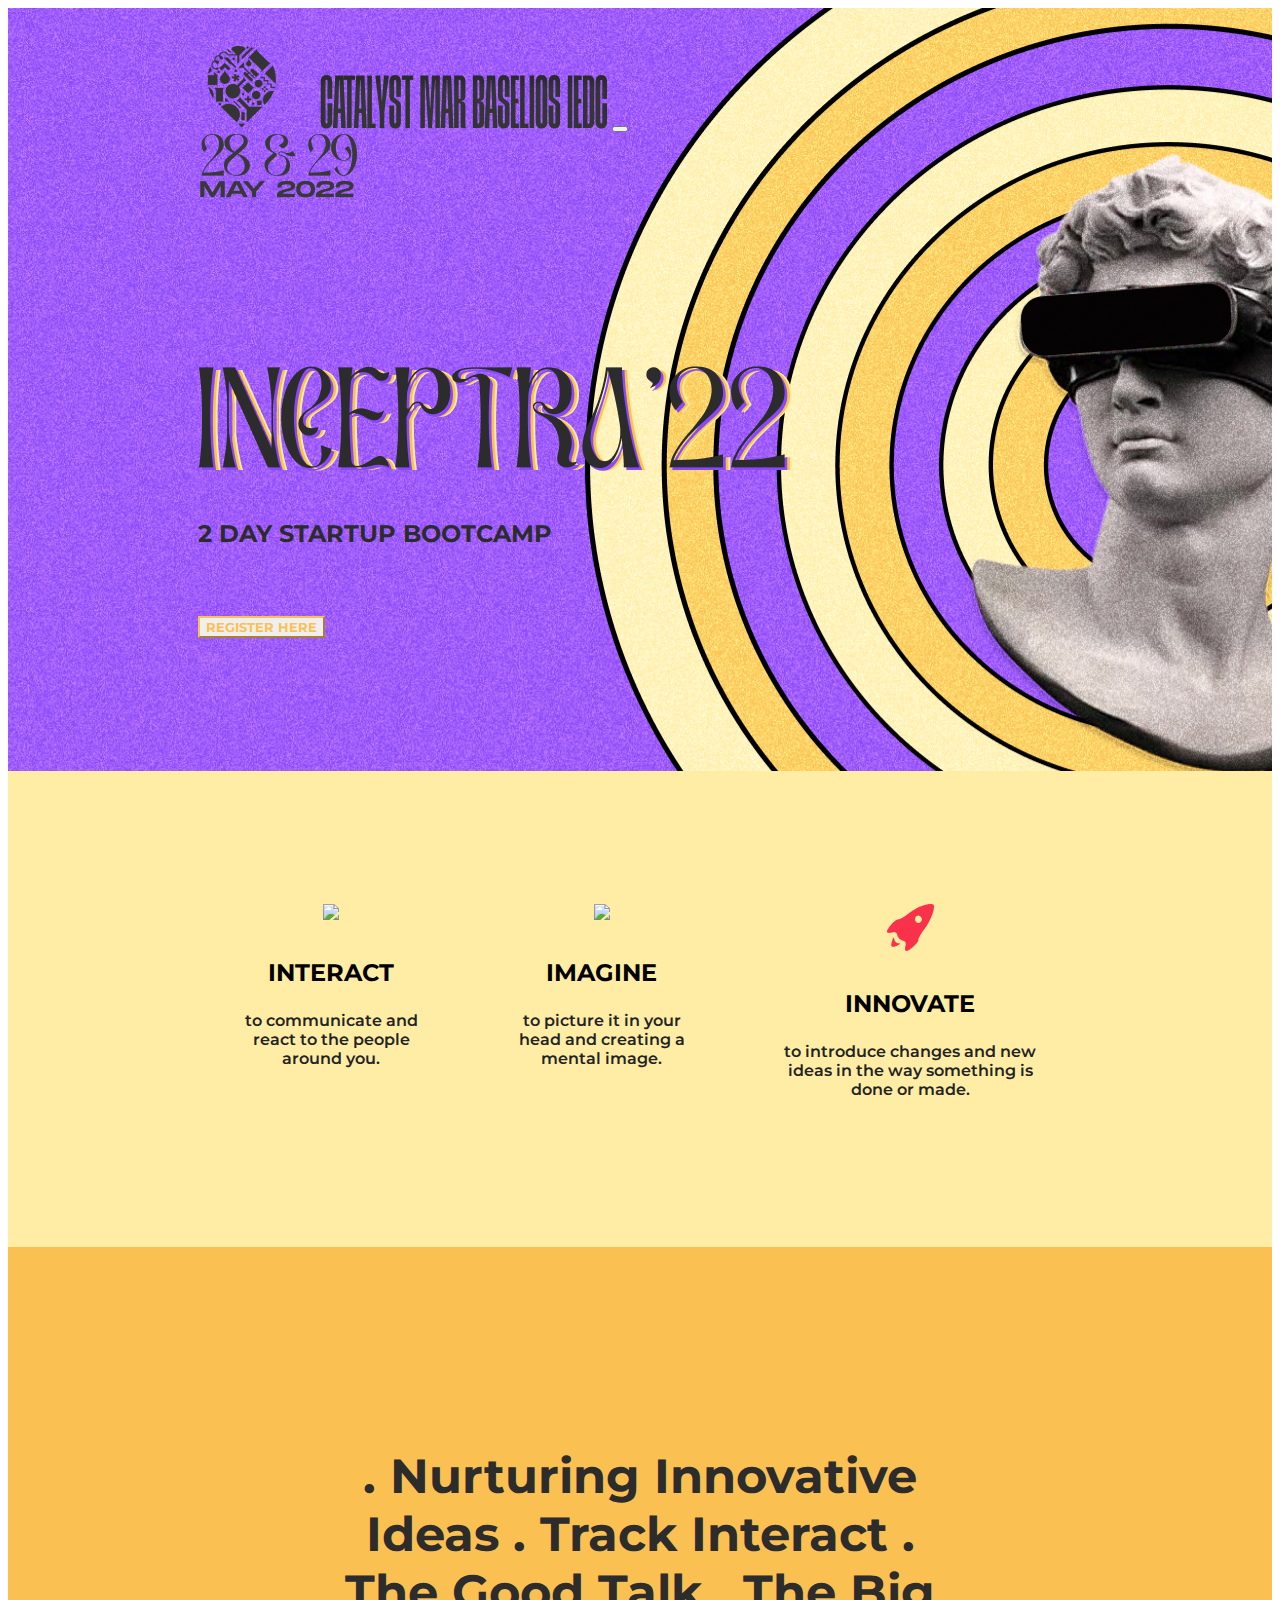
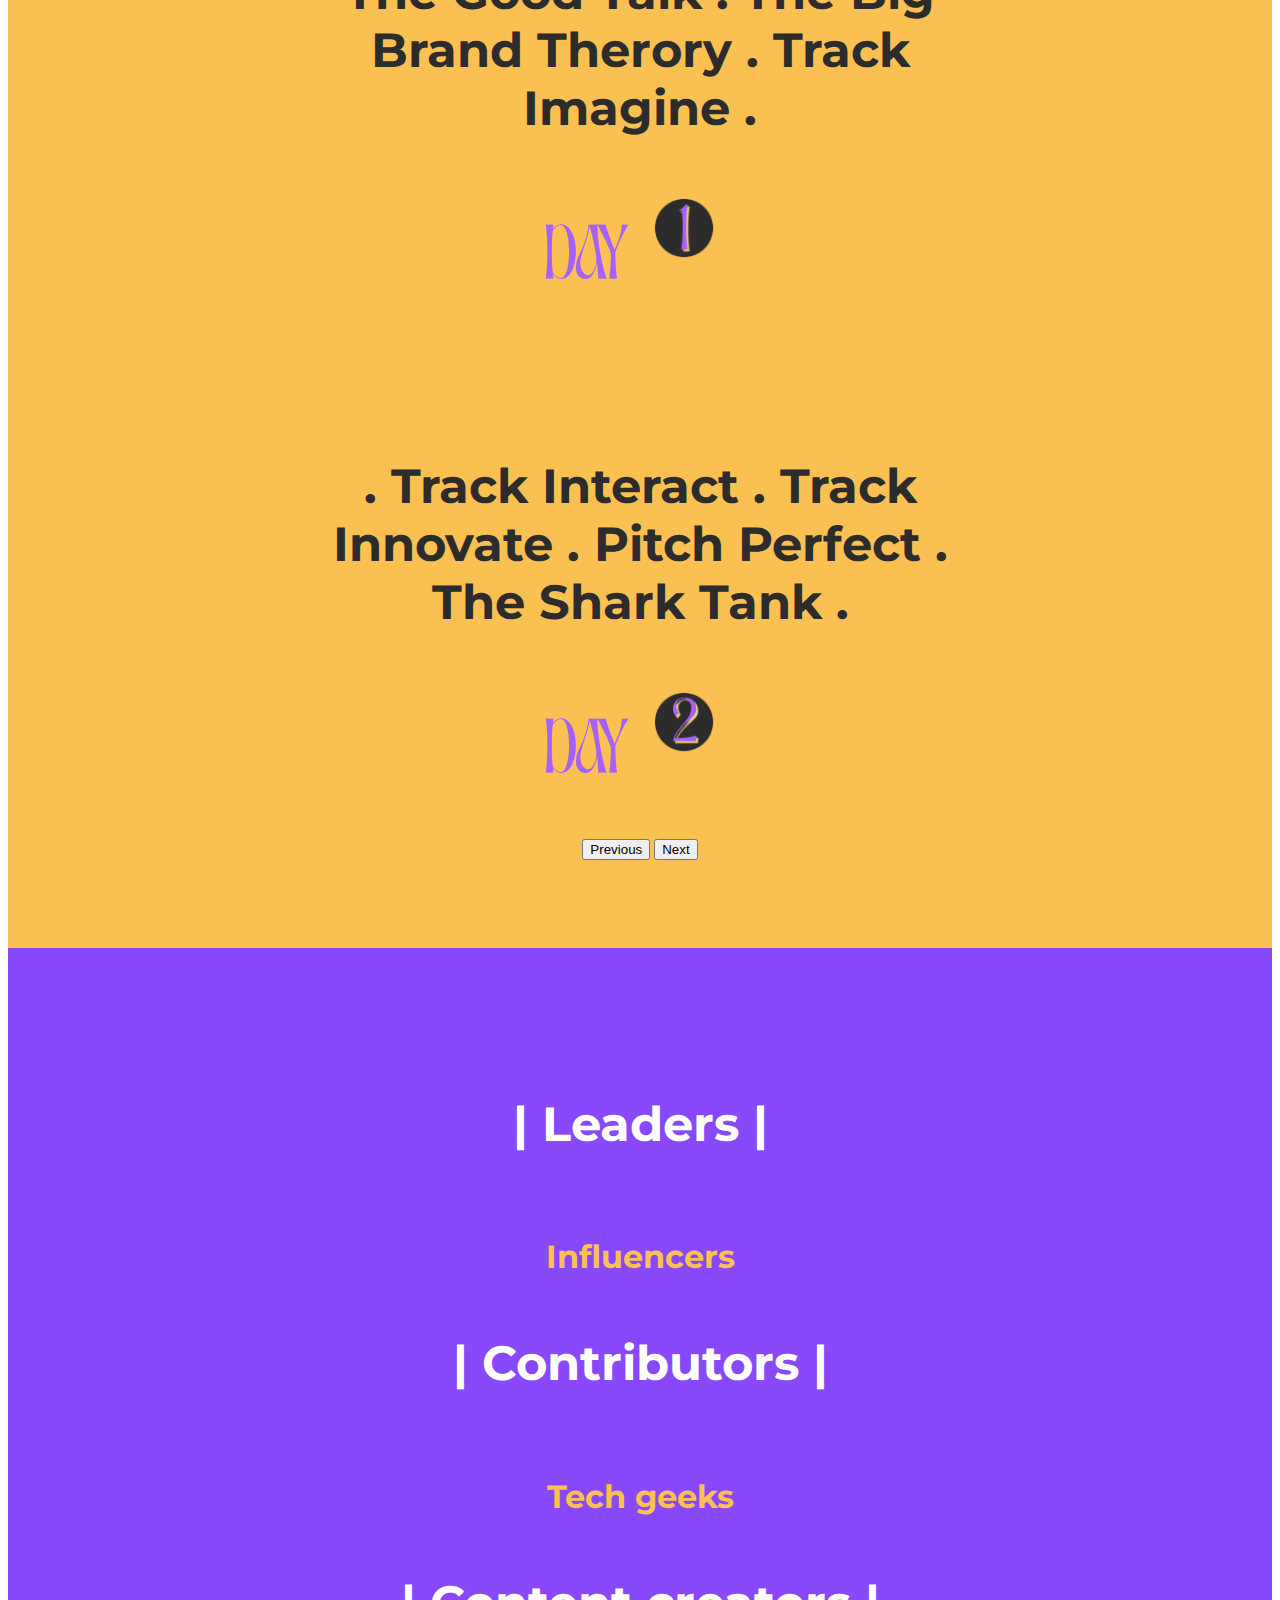
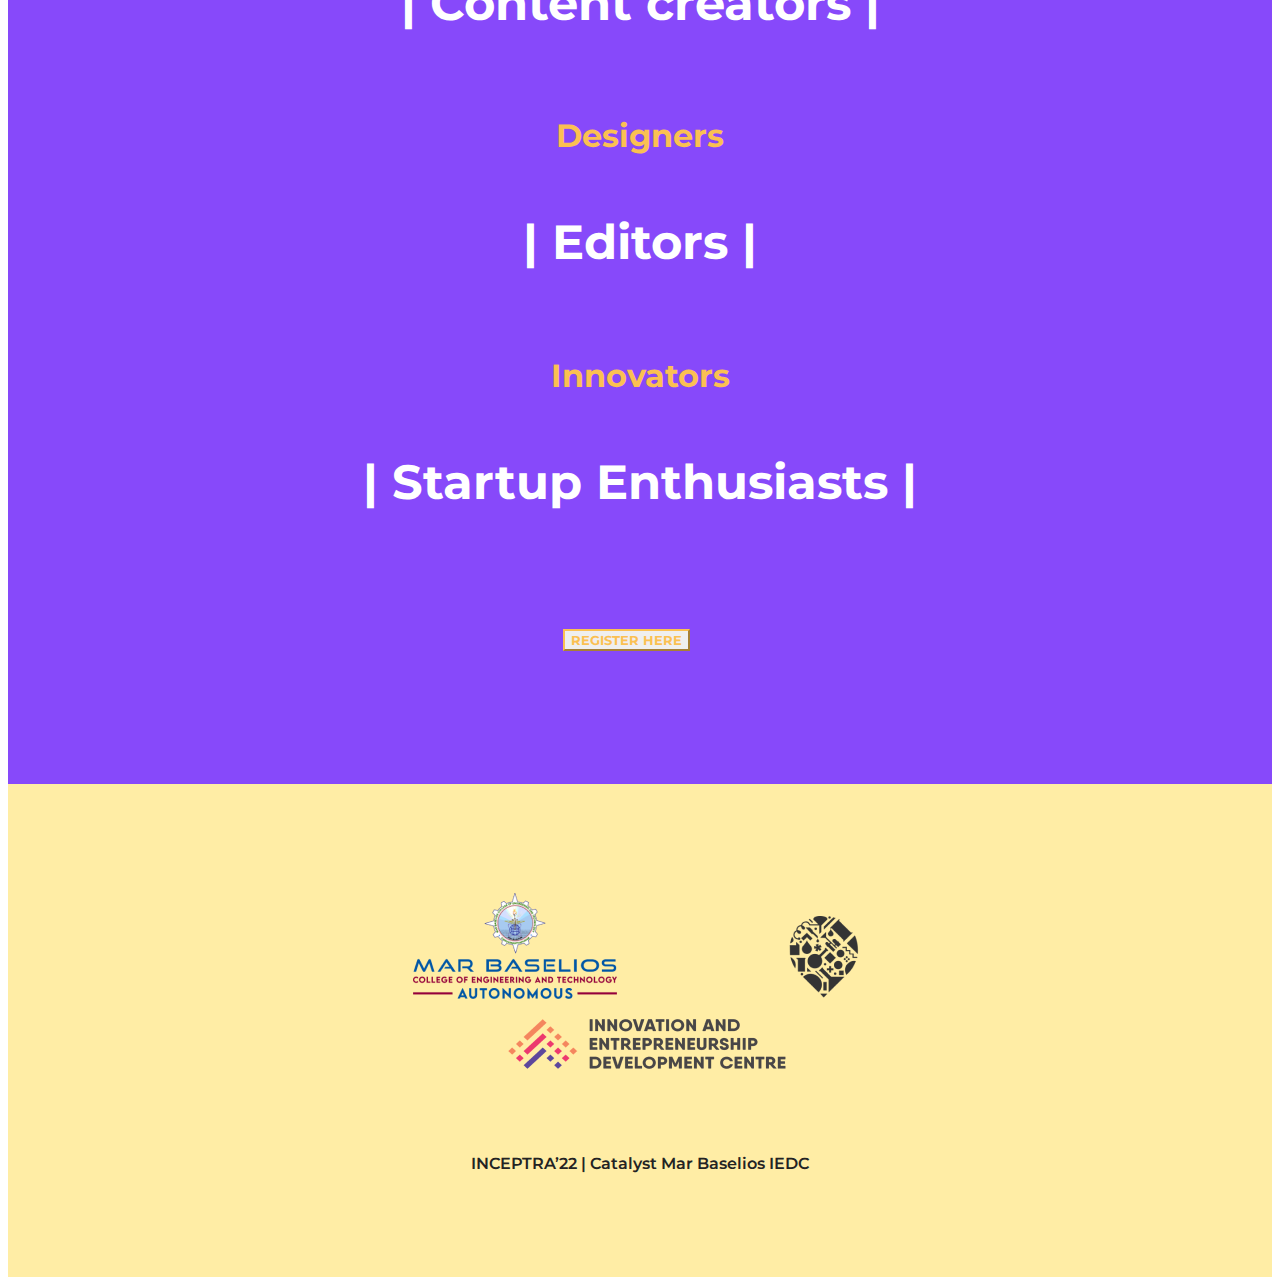
==== index.html @ f1e38896 "Restructured" ====
<!DOCTYPE html>
<html>

<head>
  <meta charset="utf-8">
  <title>Inceptra 2022</title>
  <link href="https://cdn.jsdelivr.net/npm/bootstrap@5.1.0/dist/css/bootstrap.min.css" rel="stylesheet" integrity="sha384-KyZXEAg3QhqLMpG8r+8fhAXLRk2vvoC2f3B09zVXn8CA5QIVfZOJ3BCsw2P0p/We" crossorigin="anonymous">
  <link rel="stylesheet" href="css/styles.css">
  <script src="https://cdn.jsdelivr.net/npm/bootstrap@5.1.0/dist/js/bootstrap.bundle.min.js" integrity="sha384-U1DAWAznBHeqEIlVSCgzq+c9gqGAJn5c/t99JyeKa9xxaYpSvHU5awsuZVVFIhvj" crossorigin="anonymous"></script>
  <script src="https://cdn.jsdelivr.net/npm/@popperjs/core@2.9.3/dist/umd/popper.min.js" integrity="sha384-eMNCOe7tC1doHpGoWe/6oMVemdAVTMs2xqW4mwXrXsW0L84Iytr2wi5v2QjrP/xp" crossorigin="anonymous"></script>
  <script src="https://cdn.jsdelivr.net/npm/bootstrap@5.1.0/dist/js/bootstrap.min.js" integrity="sha384-cn7l7gDp0eyniUwwAZgrzD06kc/tftFf19TOAs2zVinnD/C7E91j9yyk5//jjpt/" crossorigin="anonymous"></script>
  <link rel="preconnect" href="https://fonts.googleapis.com">
<link rel="preconnect" href="https://fonts.gstatic.com" crossorigin>
<link href="https://fonts.googleapis.com/css2?family=Montserrat:ital,wght@0,100;0,200;0,300;0,400;0,500;0,600;0,700;0,800;0,900;1,100;1,200;1,300;1,400;1,500;1,600;1,700;1,800;1,900&family=Ubuntu:ital,wght@0,300;0,400;0,500;0,700;1,300;1,400;1,500;1,700&display=swap" rel="stylesheet">
</head>

<body>
<div class="bg">
  
  <section id="title">
    <div class="container-fluid">

    <!-- Nav Bar -->

    <nav class="navbar navbar-expand-lg navbar-dark">
      
    <div class="collapse navbar-collapse" id="navbarSupportedContent">
      <a class="navbar-nav ml-auto">
        <img src="images/Catalyst-IEDC-white 2.png" alt="">
      </a>
      <a class="navbar-brand" ><img src="images/catalyst (2).png"></a>
       <button class="navbar-toggler" type="button" data-toggle="collapse" data-target="#navbarSupportedContent" aria-controls="navbarSupportedContent" aria-expanded="false" aria-label="Toggle navigation">
      <span class="navbar-toggler-icon"></span>
    </button>
   </div>
   <img src="images/Group 181553.png" alt="">
  </nav>


    <!-- Title -->

    <div class="row">
      <div class="col-lg-5">
        <img class="inceptra" src="images/INCEPTRA’22.png" alt="">
        <h3>2 DAY STARTUP BOOTCAMP</h3>
        <button type="button" class="btn btn-outline-light btn-lg download-button">REGISTER HERE</button>
      </div>
      
   
    </div>

  </div>
  </section>

</div>

  <!-- Features -->

  <section id="features">

    <div class="feature-box col-lg-4">
      <img src="https://img.icons8.com/ios-filled/50/fa314a/like--v1.png"/>
      <h3>INTERACT</h3>
    <p> to communicate and react to the people around you. </p>
    </div>

    <div class="feature-box col-lg-4">
      <img src="https://img.icons8.com/pastel-glyph/64/fa314a/define-location--v2.png"/>
      <h3>IMAGINE</h3>
    <p> to picture it in your head and creating a mental image. </p>
    </div>

    <div class="feature-box col-lg-4">
      <img src="images/icons8-rocket-30 1 (Traced).png"/>
      <h3>INNOVATE</h3>
    <p> to introduce changes and new ideas in the way something is done or made. </p>
    </div> 

  </section>


  <!-- Testimonials -->

  <section id="testimonials">

  
    <div id="testimonial-carousel" class="carousel slide" data-bs-ride="carousel">
      <div class="carousel-inner">
        <div class="carousel-item active">
          <h2>. Nurturing Innovative Ideas . Track Interact . The Good Talk . The Big Brand Therory . Track Imagine .</h2>
          <em><img src="images/DAY.png" alt=""></em> 
          <img class="testimonial-image" src="images/emojione-monotone_digit-one.png" alt="dog-profile">
        </div>
        <div class="carousel-item">
          <h2 class="testimonial-text">. Track Interact . Track Innovate . Pitch Perfect .    The Shark Tank .</h2>
          <em><img src="images/DAY.png" alt=""></em> 
          <img class="testimonial-image" src="images/emojitwo-monotone_digit-two.png" alt="lady-profile">
        </div>
       
      </div>
      <button class="carousel-control-prev" type="button" data-bs-target="#testimonial-carousel" data-bs-slide="prev">
        <span class="carousel-control-prev-icon" aria-hidden="true"></span>
        <span class="visually-hidden">Previous</span>
      </button>
      <button class="carousel-control-next" type="button" data-bs-target="#testimonial-carousel" data-bs-slide="next">
        <span class="carousel-control-next-icon" aria-hidden="true"></span>
        <span class="visually-hidden">Next</span>
      </button>
    </div>

  </section>



  <!-- Call to Action -->

  <section id="cta">

  <h3 class="cta-head">| Leaders |</h3><h3 class="cta-tail">Influencers</h3>
    <h3 class="cta-head">| Contributors |</h3>
    <h3 class="cta-tail">Tech geeks</h3>
    <h3 class="cta-head">| Content creators |</h3>
    <h3 class="cta-tail">Designers</h3>
    <h3 class="cta-head">| Editors |</h3>
    <h3 class="cta-tail"> Innovators</h3>
    <h3 class="cta-head">| Startup Enthusiasts |</h3>

    <button type="button" class="btn btn-outline-light btn-lg download-button">  REGISTER HERE  </button>
  </section>


  <!-- Footer -->

  <footer id="footer">
    <div class="social">
      <span class="logo">
        <img src="images/Baselios_Color_Transparent.png" alt="">
      </span>
      <span class="logo">
        <img src="images/Catalyst-IEDC-white 2.png" alt="">
      </span>
      <span class="logo">
        <img src="images/iedc.png" alt="">
      </span>
     
  
    </div>
  <div class="last">
    <p>INCEPTRA’22 | Catalyst Mar Baselios IEDC</p>

  </div>
    
  </footer>


</body>

</html>
---- css/styles.css ----
body{
    font-family: "Montserrat";
}
#title{
    background-color: #8749FA;
    background: url("/images/Desktop.png"); 
    color: #2C2C2C;
    margin: 0;
    border: 0;
    padding: 0;
}

.inceptra{
    margin-top: 160px;
    margin-bottom: 10px;
    box-sizing: border-box
}
.btn{
    color: #FBC052;
    font-family: "Montserrat";
    font-weight:bold;
    bottom: 40px;
    border-color:#FBC052;
}
.btn:hover{
    background-color: #FBC052;
    color: #8749FA;
    border: none;
}
h1{
    font-family: "Montserrat";
    font-weight: bolder;
    font-size: 3.5rem;
    line-height: 1.5;
}
h3{
    padding-top: 10px;
    font-family: "Montserrat";
    font-weight: bold;
    font-size: 1.5rem;
}
h2{
    
    padding-top: 10px;
    font-family: "Montserrat";
    font-weight: bold;
    font-size: 3rem;
    color: #2C2C2C;
}
p{
    color: #232323;
    font-weight: 600;
}
.last{
    margin-top: 7%;
}
.container-fluid{
    padding: 3% 15% 7%;
}
.navbar{
    padding: 0 0 0;
}
.navbar-brand{
    padding-left: 30px;
}
.nav-item{
    padding: 0 10px;
}
.nav-link{
    font-size: 1.5rem;
}
.navbar-nav{
    left: 0;
    
}
.download-button{
    margin: 5% 3% 5% 0;
}
#features{
    display: flex;
    font-family: "Montserrat";
    padding: 7% 15%;
    background-color: #FFEDA5;
    position: relative;
    z-index: 1;
}
.feature-box{
    text-align: center;  
    padding: 5%;
}
#testimonials{
    padding: 7% 15%;
    text-align: center;
    background-color: #FBC052;
    color: #fff;
}
.testimonial-image{
    width: 10%;
    border-radius: 100%;
    margin: 20px;
}

.carousel-item{
    padding: 7% 15%;
}

.btn-dark{
    background-color: #ff4b2b;
}
.btn-outline-dark:hover{
    background-color: #ff4b2b;
}
#cta{
    background-color: #8749FA;
    color: #fff;
    padding: 7% 15% 7%;
    text-align: center;
}
.cta-head{
    font-size: 3rem ;
    padding-bottom: 3%;
    font-family: "Montserrat";
}
.cta-tail{
    color: #FBC052;
    font-size: 2rem ;
    font-family: "Montserrat";
}
#footer{
    padding: 7% 15%;
    text-align: center;
    background-color: #FFEDA5;
}
.social{
    margin: 20px 10px 10px;
}
.logo{
    padding-left: 50px;
    padding-right: 50px;
}
@media (max-width: 1028px){
    #title{
        text-align: center;
    }
    .title-image{
       height: 75vh;
    }
}
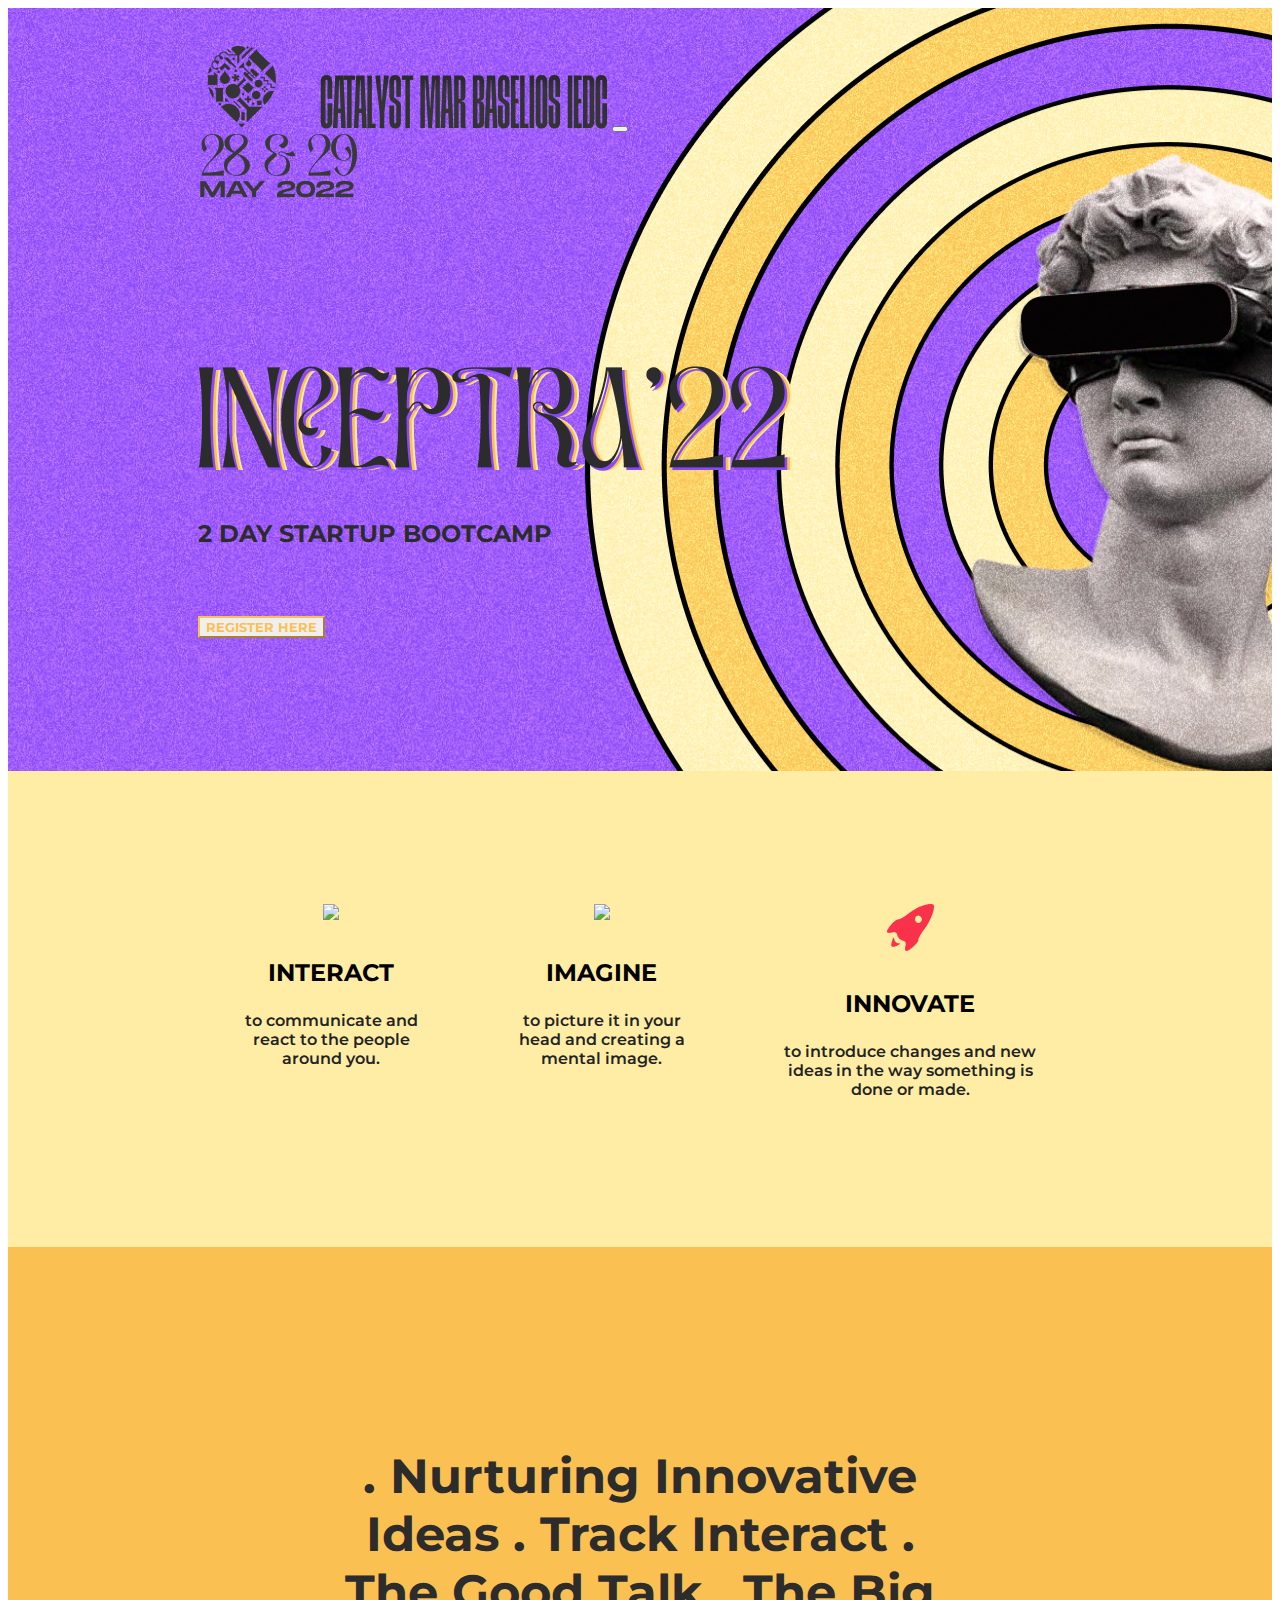
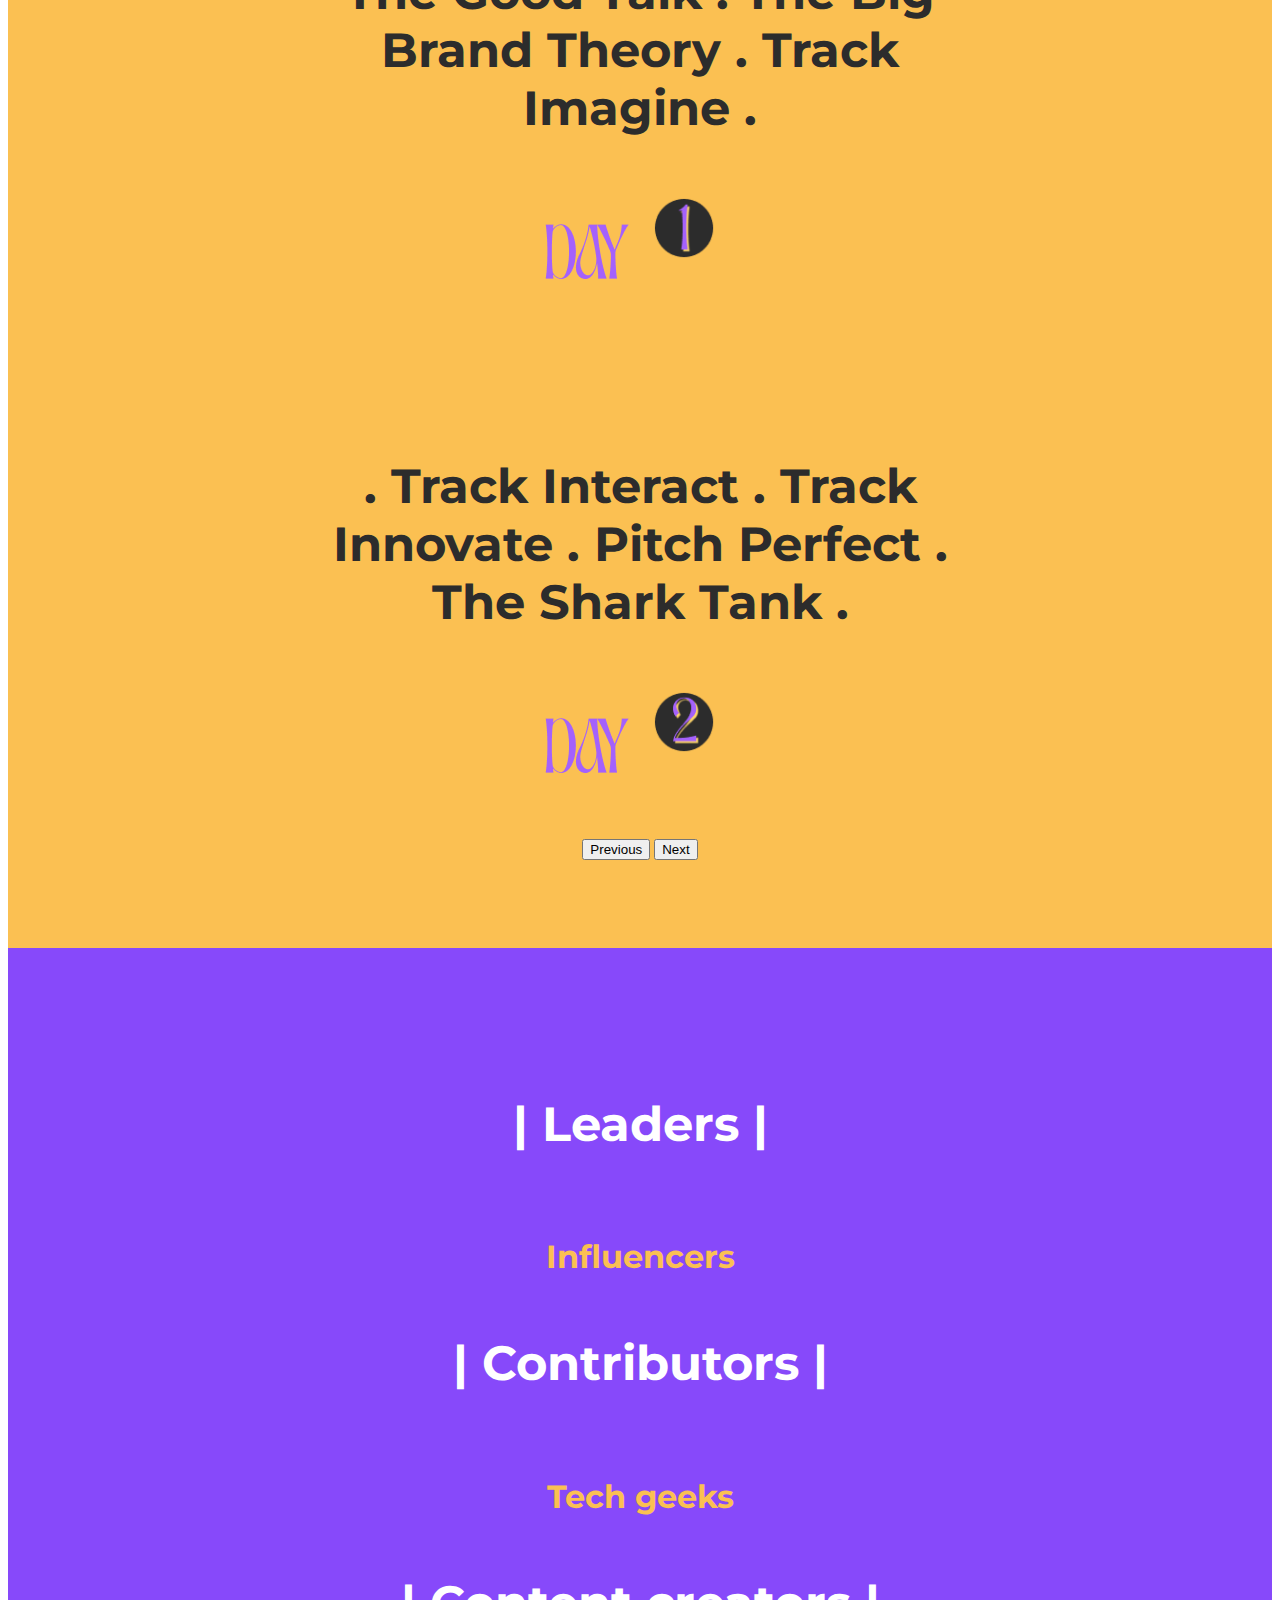
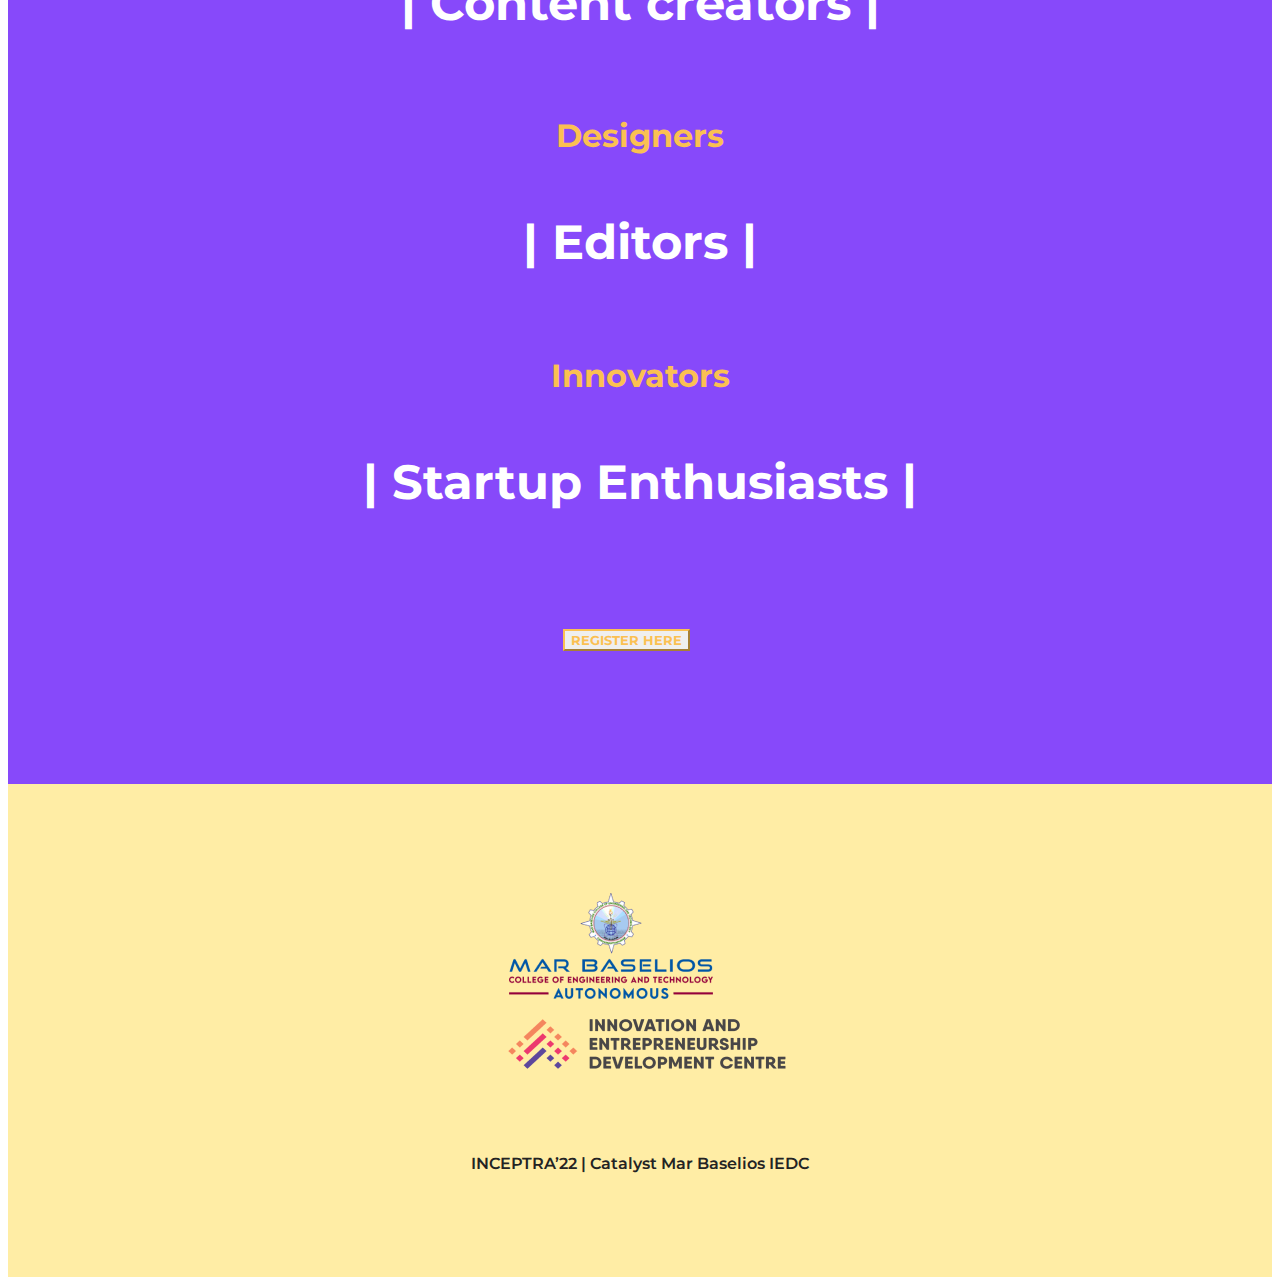
==== commit d6dc65f2: "Join Inceptra.html" ====
--- a/index.html
+++ b/index.html
@@ -43,7 +43,7 @@
       <div class="col-lg-5">
         <img class="inceptra" src="images/INCEPTRA’22.png" alt="">
         <h3>2 DAY STARTUP BOOTCAMP</h3>
-        <button type="button" class="btn btn-outline-light btn-lg download-button">REGISTER HERE</button>
+        <a href="register.html"><button type="button" class="btn btn-outline-light btn-lg download-button">REGISTER HERE</button></a>
       </div>
       
    
@@ -87,7 +87,7 @@
     <div id="testimonial-carousel" class="carousel slide" data-bs-ride="carousel">
       <div class="carousel-inner">
         <div class="carousel-item active">
-          <h2>. Nurturing Innovative Ideas . Track Interact . The Good Talk . The Big Brand Therory . Track Imagine .</h2>
+          <h2>. Nurturing Innovative Ideas . Track Interact . The Good Talk . The Big Brand Theory . Track Imagine .</h2>
           <em><img src="images/DAY.png" alt=""></em> 
           <img class="testimonial-image" src="images/emojione-monotone_digit-one.png" alt="dog-profile">
         </div>
@@ -125,23 +125,22 @@
     <h3 class="cta-tail"> Innovators</h3>
     <h3 class="cta-head">| Startup Enthusiasts |</h3>
 
-    <button type="button" class="btn btn-outline-light btn-lg download-button">  REGISTER HERE  </button>
+    <a href="register.html"><button type="button" class="btn btn-outline-light btn-lg download-button">  REGISTER HERE  </button></a>
+
+    
   </section>
 
 
   <!-- Footer -->
-
+<section>
   <footer id="footer">
     <div class="social">
-      <span class="logo">
+      <div class="logo">
         <img src="images/Baselios_Color_Transparent.png" alt="">
-      </span>
-      <span class="logo">
-        <img src="images/Catalyst-IEDC-white 2.png" alt="">
-      </span>
-      <span class="logo">
+      </div>
+      <div class="logo">
         <img src="images/iedc.png" alt="">
-      </span>
+      </div>
      
   
     </div>
@@ -152,6 +151,8 @@
     
   </footer>
 
+</section>
+  
 
 </body>
 
